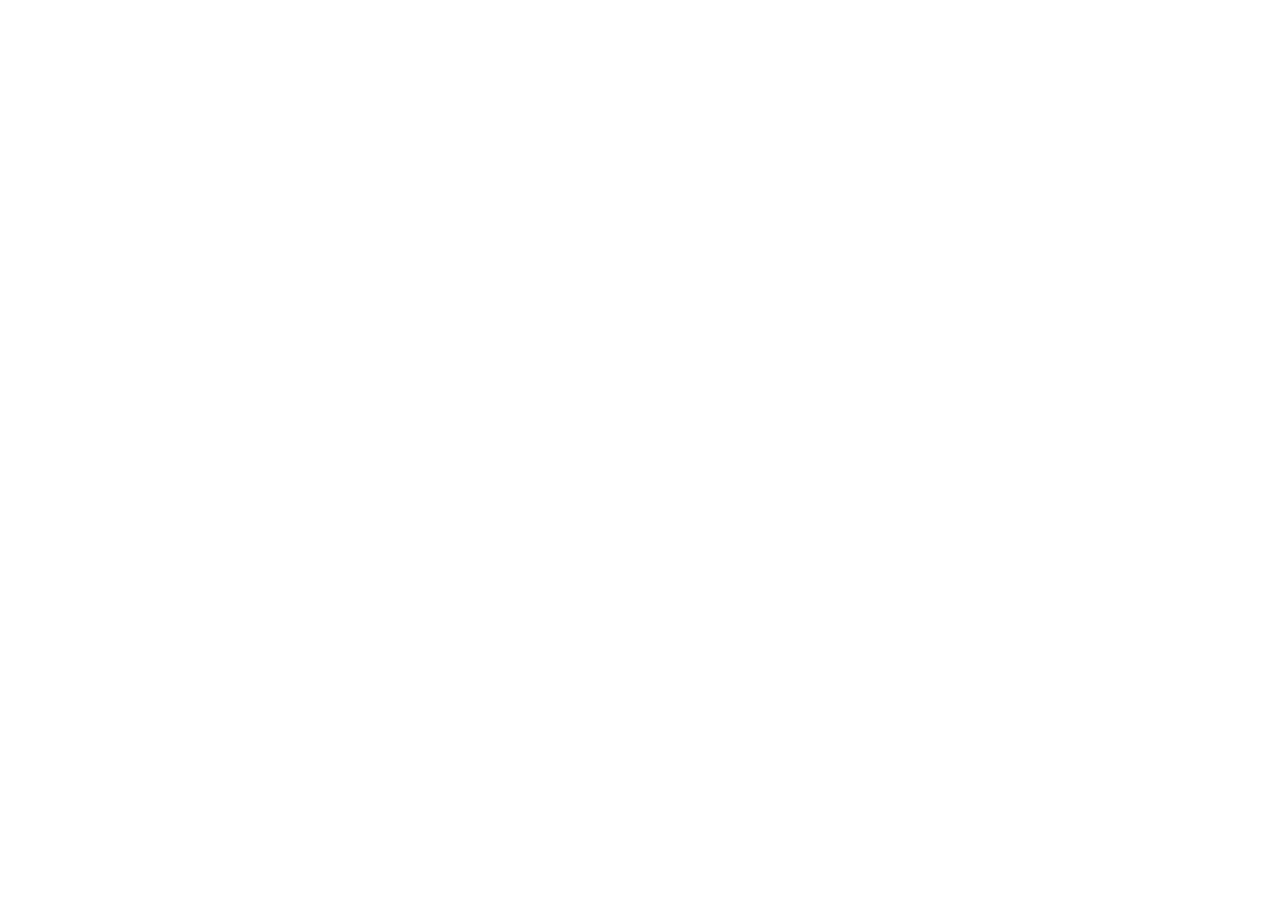
==== index.html @ fefbe3f5 "chore: "estrutura inicial"" ====
<!DOCTYPE html>
<html lang="pt-br">
<head>
    <meta charset="UTF-8">
    <meta name="viewport" content="width=device-width, initial-scale=1.0">
    <title>Renan Barber - Agendamentos</title>
</head>
<body>
    
</body>
</html>
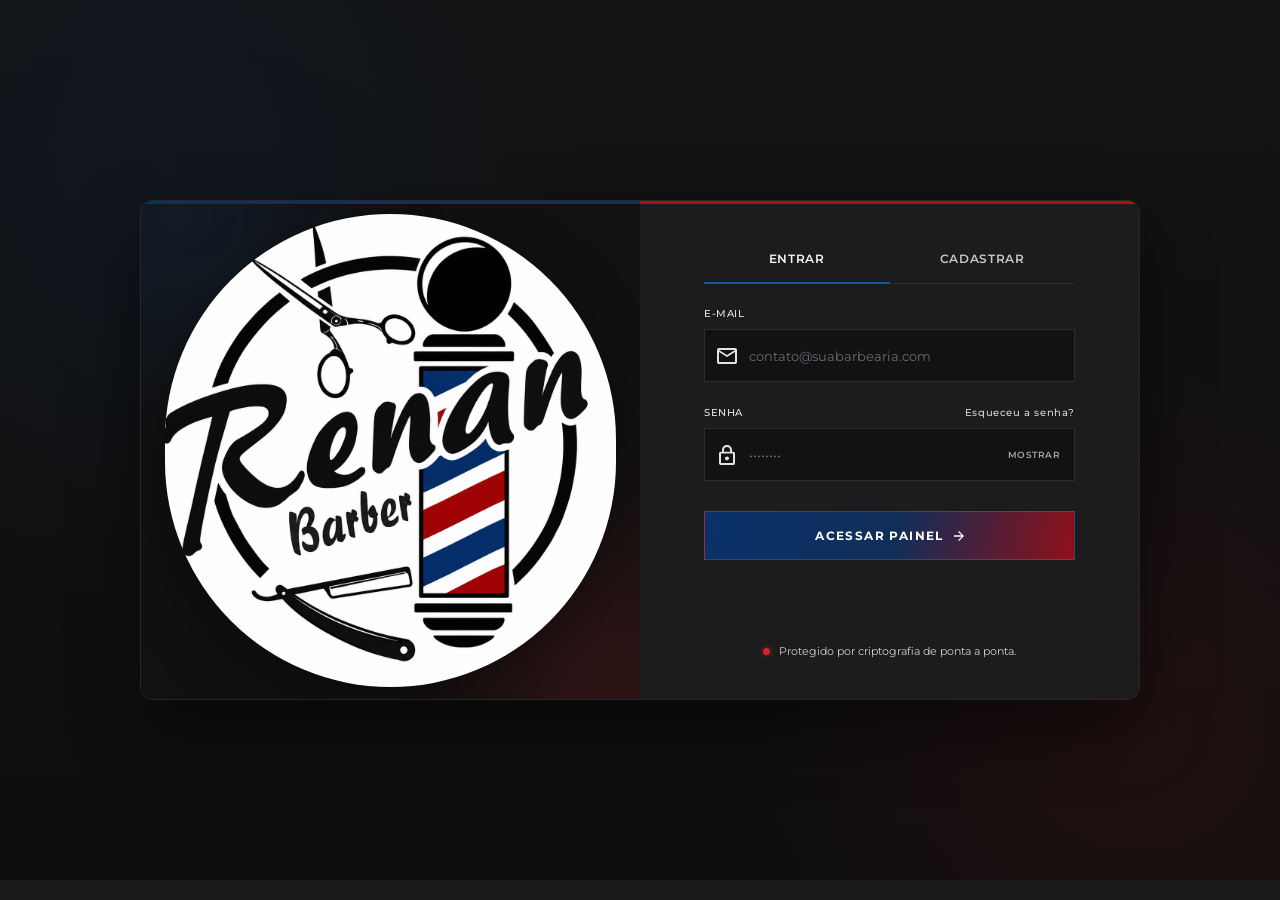
==== commit 854dfe72: "feat: "estrutura e estilo das páginas"" ====
--- a/index.html
+++ b/index.html
@@ -1,11 +1,15 @@
 <!DOCTYPE html>
-<html lang="pt-br">
+<html lang="pt-BR">
 <head>
     <meta charset="UTF-8">
     <meta name="viewport" content="width=device-width, initial-scale=1.0">
-    <title>Renan Barber - Agendamentos</title>
+    <meta http-equiv="refresh" content="0; url=/src/frontend/pages/login.html">
+    <title>RenanBarber</title>
+    <script>
+        window.location.replace("/src/frontend/pages/login.html");
+    </script>
 </head>
 <body>
-    
+    <p>Redirecionando para o <a href="/src/frontend/pages/login.html">acesso ao sistema</a>…</p>
 </body>
-</html>+</html>
